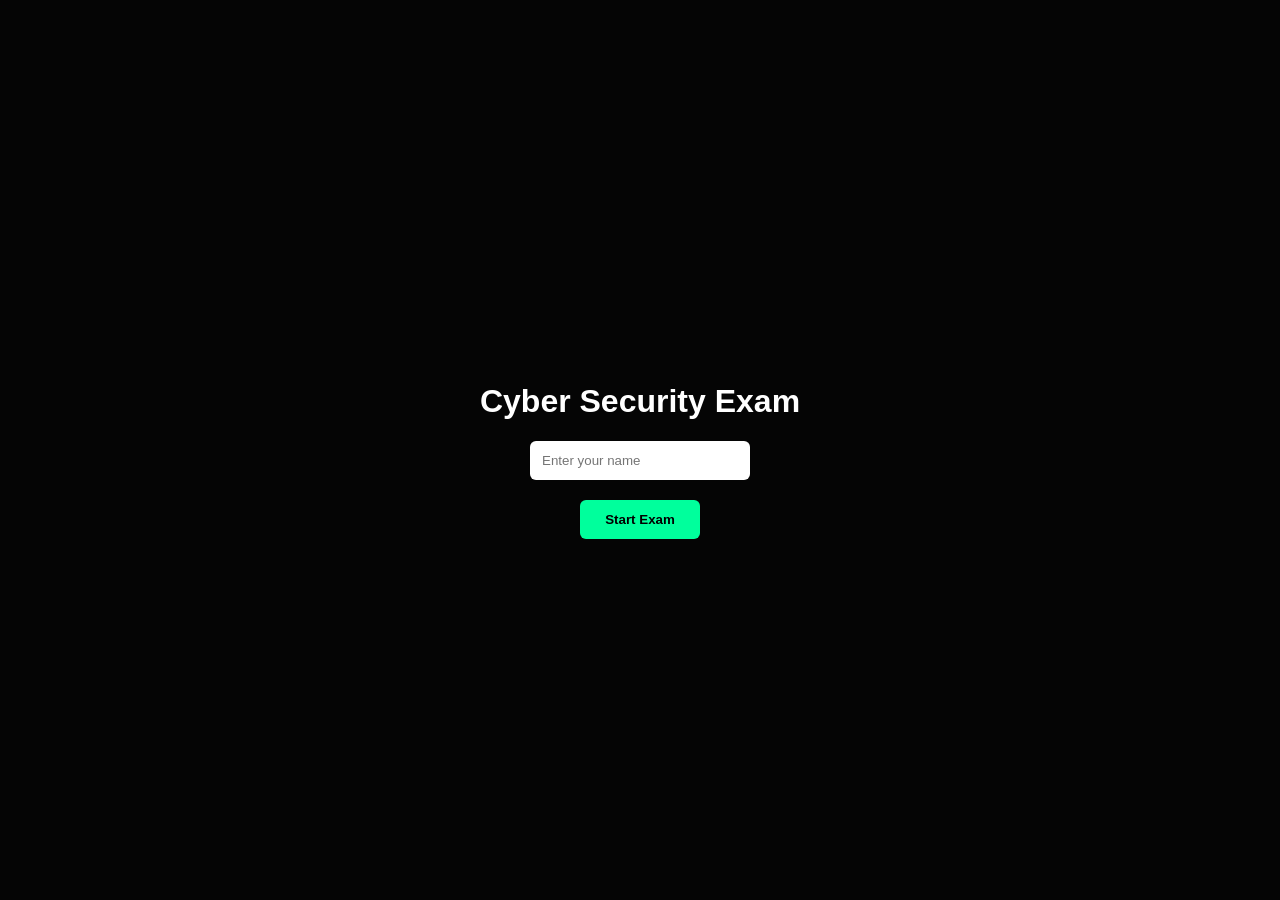
==== index.html @ b4882e70 "Add files via upload" ====
<!DOCTYPE html>
<html lang="en">

<head>
<meta charset="UTF-8">
<meta name="viewport" content="width=device-width, initial-scale=1.0">
<title>Cyber Security Exam</title>
<link rel="stylesheet" href="style.css">
</head>

<body>

<div id="startScreen" class="start-screen">
  <h1>Cyber Security Exam</h1>
  <input id="studentName" placeholder="Enter your name">
  <button onclick="startExam()">Start Exam</button>
</div>

<!-- Sidebar overlay backdrop -->
<div id="sidebarOverlay" class="sidebar-overlay" onclick="closeSidebar()"></div>

<div class="layout" id="exam" style="display:none">

  <!-- Hamburger Drawer -->
  <div class="sidebar-drawer" id="sidebarDrawer">
    <div class="sidebar-header">
      <span>Questions</span>
      <button class="close-btn" onclick="closeSidebar()">✕</button>
    </div>
    <div class="sidebar" id="sidebar"></div>
  </div>

  <div class="exam-container">

    <div class="top-bar">
      <div style="display:flex; align-items:center; gap:12px;">
        <button class="hamburger-btn" onclick="openSidebar()">☰</button>
        <div id="student"></div>
      </div>
      <div id="timer"></div>
    </div>

    <div id="progress"></div>
    <h2 id="question"></h2>
    <div id="choices"></div>

    <p id="error" class="error">
      Please select an answer first
    </p>

    <div class="buttons">
      <button onclick="prevQuestion()">Previous</button>
      <button onclick="nextQuestion()">Next</button>
    </div>

  </div>

</div>

<script src="question.js"></script>
<script src="script.js"></script>

</body>
</html>
---- style.css ----
* {
  box-sizing: border-box;
}

body {
  margin: 0;
  font-family: Arial;
  background: #050505;
  color: white;
  display: flex;
  justify-content: center;
  align-items: center;
  min-height: 100vh;
}

/* ===== START SCREEN ===== */
.start-screen {
  text-align: center;
}

.start-screen input {
  padding: 12px;
  width: 220px;
  margin-top: 20px;
  border-radius: 6px;
  border: none;
  display: block;
  margin: 20px auto 0;
}

/* ===== BUTTONS ===== */
button {
  padding: 12px 25px;
  border: none;
  background: #00ff9c;
  color: black;
  font-weight: bold;
  border-radius: 6px;
  cursor: pointer;
  margin-top: 20px;
}

button:hover {
  background: #00cc7a;
}

/* ===== HAMBURGER BUTTON ===== */
.hamburger-btn {
  background: transparent;
  color: #00ff9c;
  font-size: 22px;
  padding: 4px 10px;
  margin: 0;
  border: 1px solid #00ff9c44;
  border-radius: 6px;
  cursor: pointer;
  line-height: 1;
}

.hamburger-btn:hover {
  background: #00ff9c22;
}

/* ===== SIDEBAR OVERLAY (backdrop) ===== */
.sidebar-overlay {
  display: none;
  position: fixed;
  inset: 0;
  background: rgba(0,0,0,0.6);
  z-index: 100;
}

.sidebar-overlay.active {
  display: block;
}

/* ===== SIDEBAR DRAWER ===== */
.sidebar-drawer {
  position: fixed;
  top: 0;
  left: -280px;
  width: 260px;
  height: 100vh;
  background: #0a0a0a;
  border-right: 1px solid #00ff9c33;
  z-index: 200;
  transition: left 0.3s ease;
  display: flex;
  flex-direction: column;
  overflow: hidden;
}

.sidebar-drawer.open {
  left: 0;
}

.sidebar-header {
  display: flex;
  justify-content: space-between;
  align-items: center;
  padding: 16px 14px;
  border-bottom: 1px solid #222;
  color: #00ff9c;
  font-weight: bold;
  font-size: 15px;
}

.close-btn {
  background: transparent;
  color: #aaa;
  font-size: 18px;
  padding: 2px 8px;
  margin: 0;
  border: none;
  cursor: pointer;
  border-radius: 4px;
}

.close-btn:hover {
  color: white;
  background: #222;
}

/* ===== SIDEBAR QUESTION GRID ===== */
.sidebar {
  padding: 14px;
  display: grid;
  grid-template-columns: repeat(5, 1fr);
  gap: 8px;
  overflow-y: auto;
  align-content: start;
}

.q-number {
  background: #1a1a1a;
  padding: 10px 6px;
  text-align: center;
  border-radius: 6px;
  cursor: pointer;
  font-weight: bold;
  font-size: 13px;
  border: 2px solid transparent;
  transition: all 0.15s;
}

.q-number:hover {
  border-color: #00ff9c66;
}

.q-number.answered {
  background: #00ff9c;
  color: black;
}

.q-number.active {
  border: 2px solid white;
}

/* ===== LAYOUT ===== */
.layout {
  display: flex;
  width: 100%;
  max-width: 800px;
  justify-content: center;
}

/* ===== EXAM CONTAINER ===== */
.exam-container {
  width: 90%;
  max-width: 700px;
  background: #0f0f0f;
  padding: 25px;
  border-radius: 12px;
  box-shadow: 0 0 20px #00ff9c33;
}

.top-bar {
  display: flex;
  justify-content: space-between;
  align-items: center;
  margin-bottom: 10px;
  color: #00ff9c;
}

#progress {
  margin-bottom: 10px;
  color: #aaa;
}

#question {
  margin-bottom: 20px;
}

.choice {
  display: block;
  background: #151515;
  padding: 14px;
  margin-bottom: 10px;
  border-radius: 8px;
  cursor: pointer;
  border: 1px solid #222;
  transition: border 0.15s;
}

.choice:hover {
  border: 1px solid #00ff9c;
}

.buttons {
  display: flex;
  justify-content: space-between;
  margin-top: 20px;
}

.error {
  color: red;
  display: none;
  margin-top: 8px;
}

/* ===== RESULTS ===== */
.result-container {
  max-width: 900px;
  margin: auto;
  padding: 30px;
}

.result-list {
  margin-top: 20px;
}

.question-result {
  background: #0f0f0f;
  border: 1px solid #222;
  padding: 20px;
  margin-bottom: 15px;
  border-radius: 10px;
}

.question-result.correct {
  border-left: 5px solid #00ff9c;
}

.question-result.wrong {
  border-left: 5px solid red;
}

.status {
  font-weight: bold;
}

.final-score {
  margin-top: 30px;
  color: #00ff9c;
}

/* ===== RESPONSIVE ===== */
@media(max-width:600px) {
  .exam-container {
    padding: 18px;
    width: 95%;
  }

  .buttons button {
    width: 48%;
  }
}
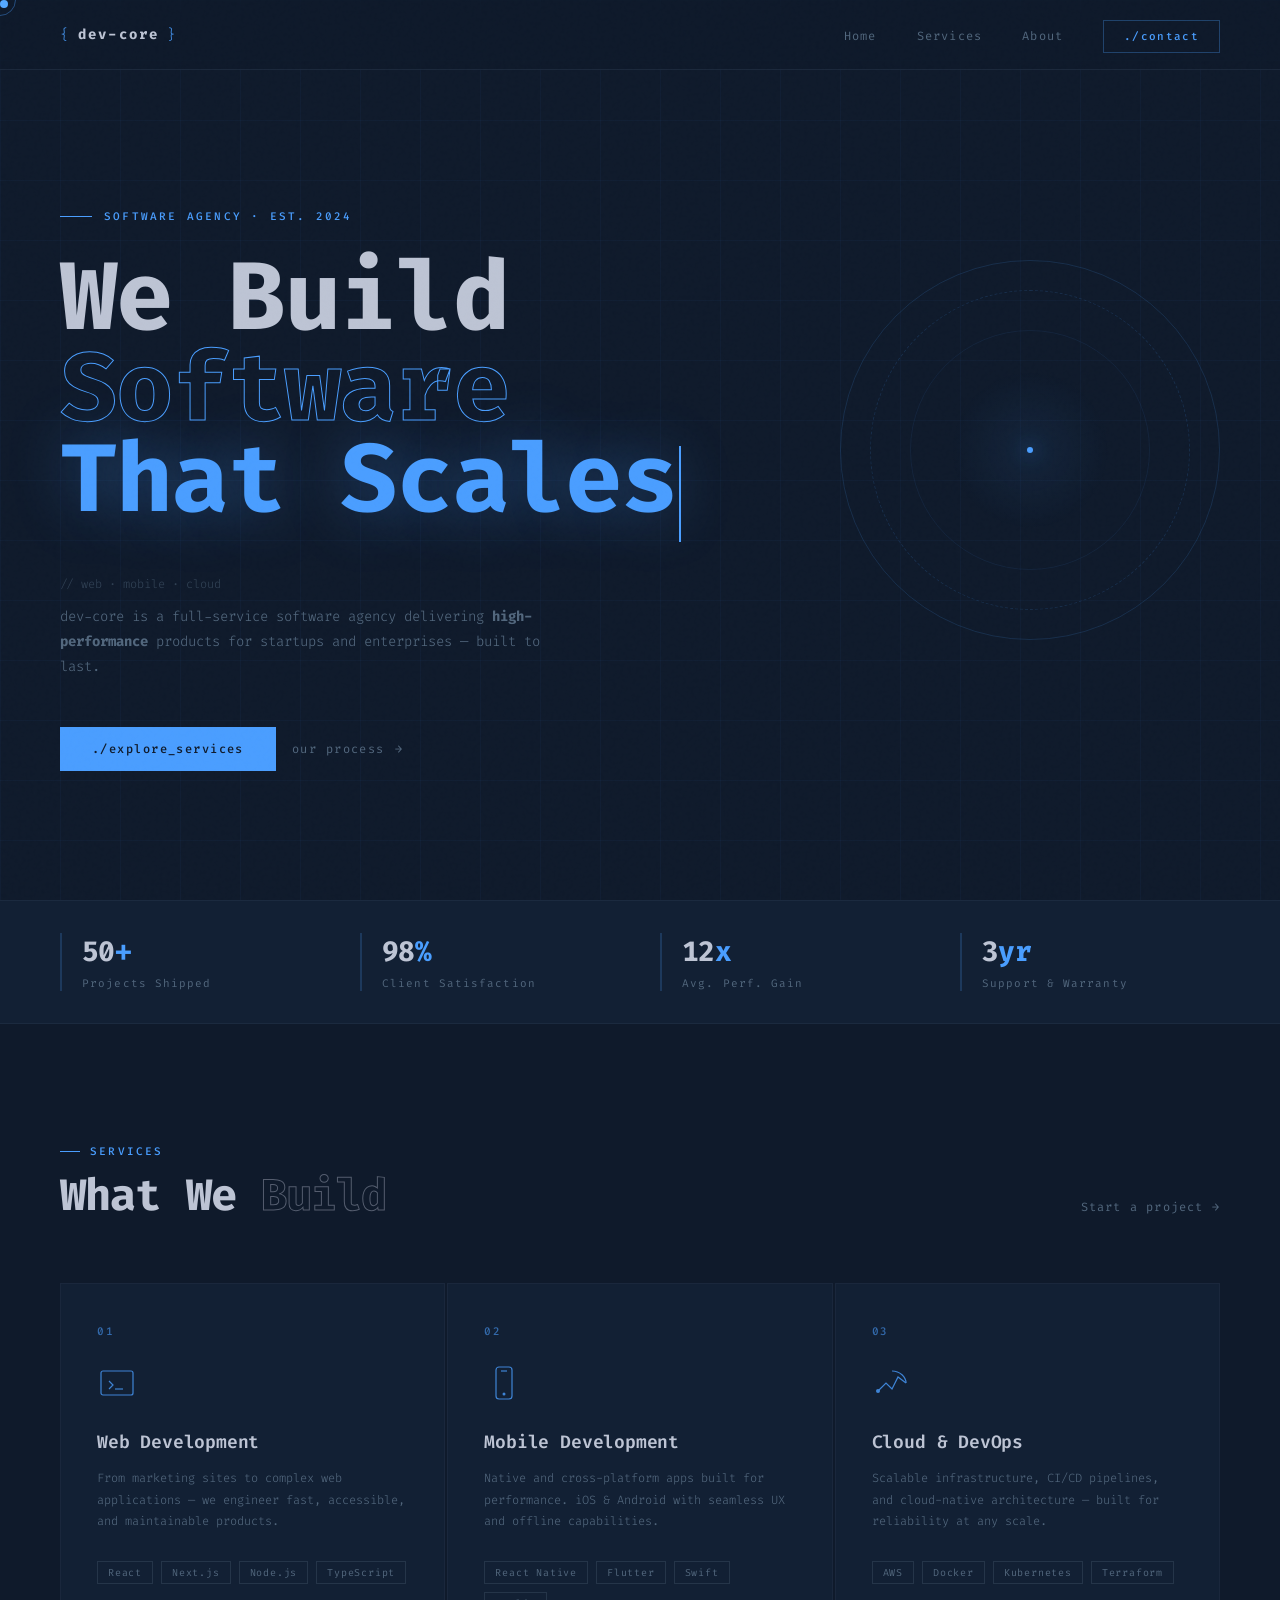
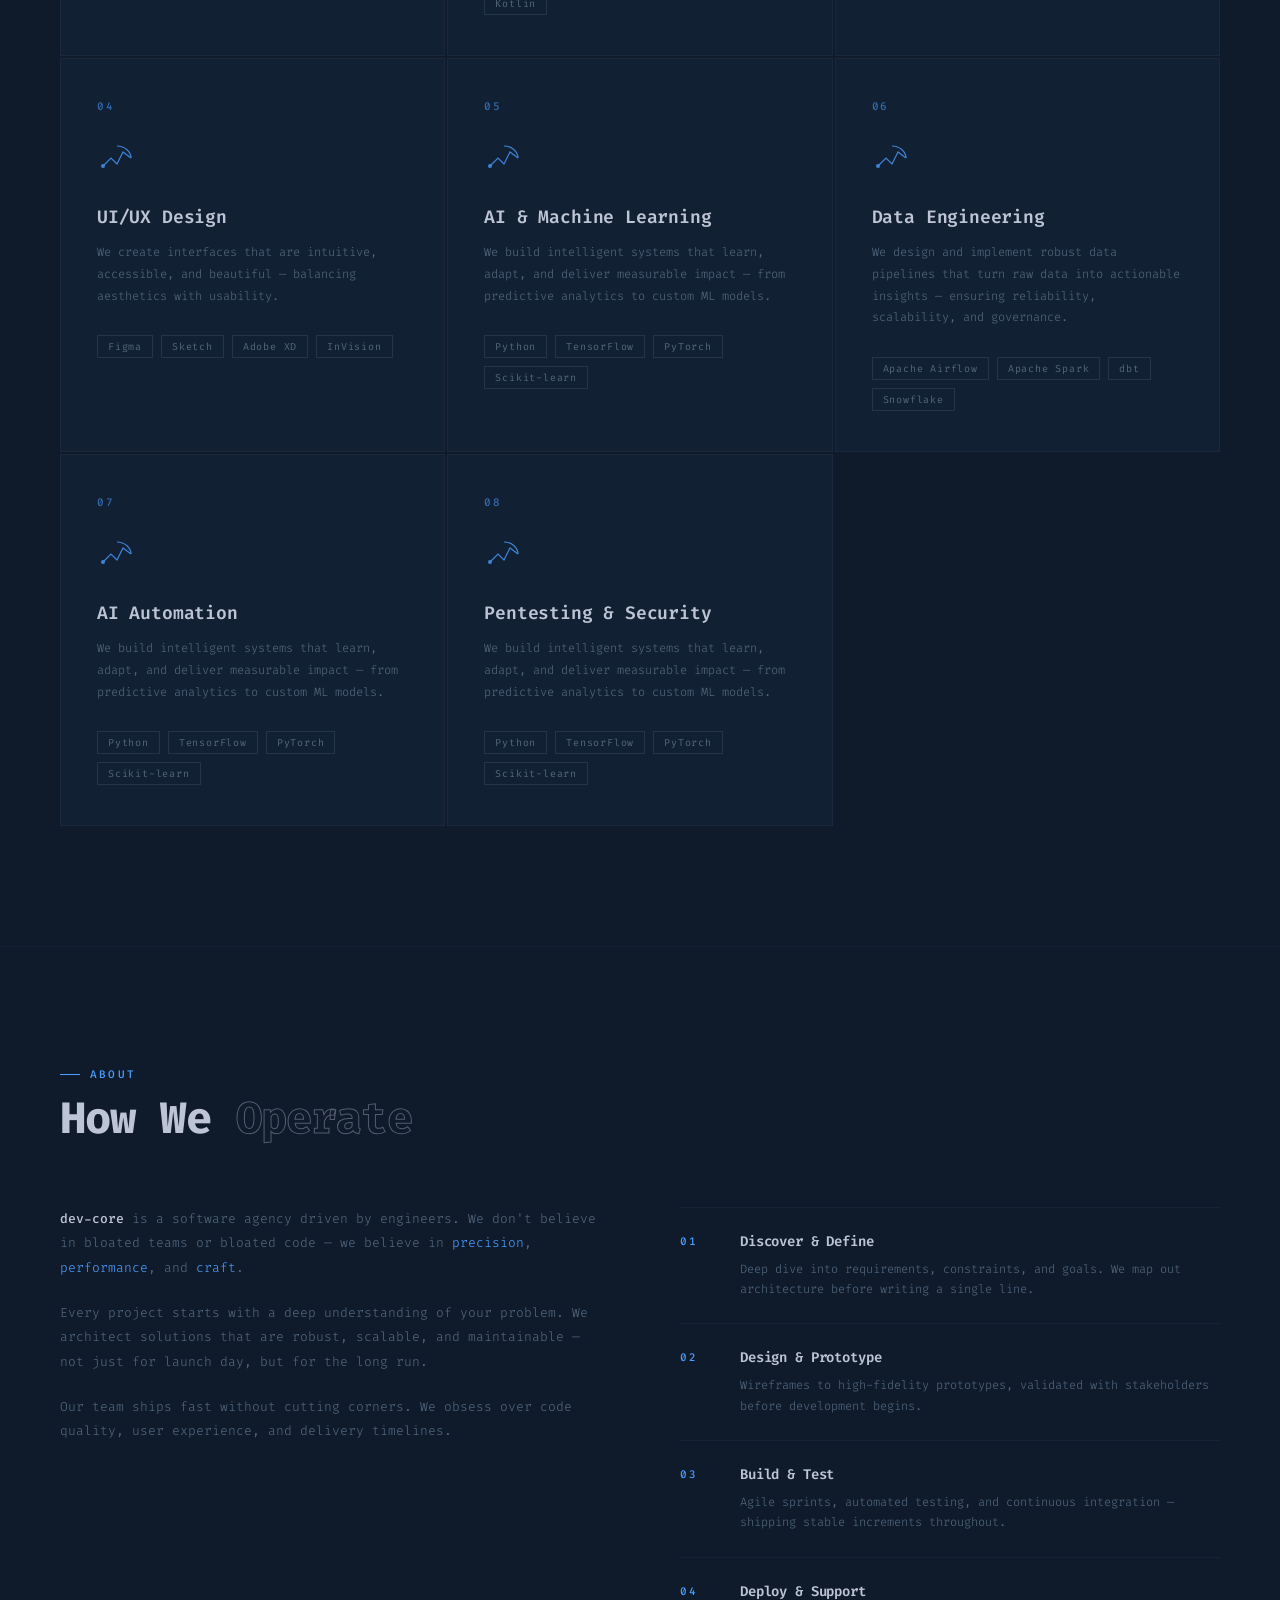
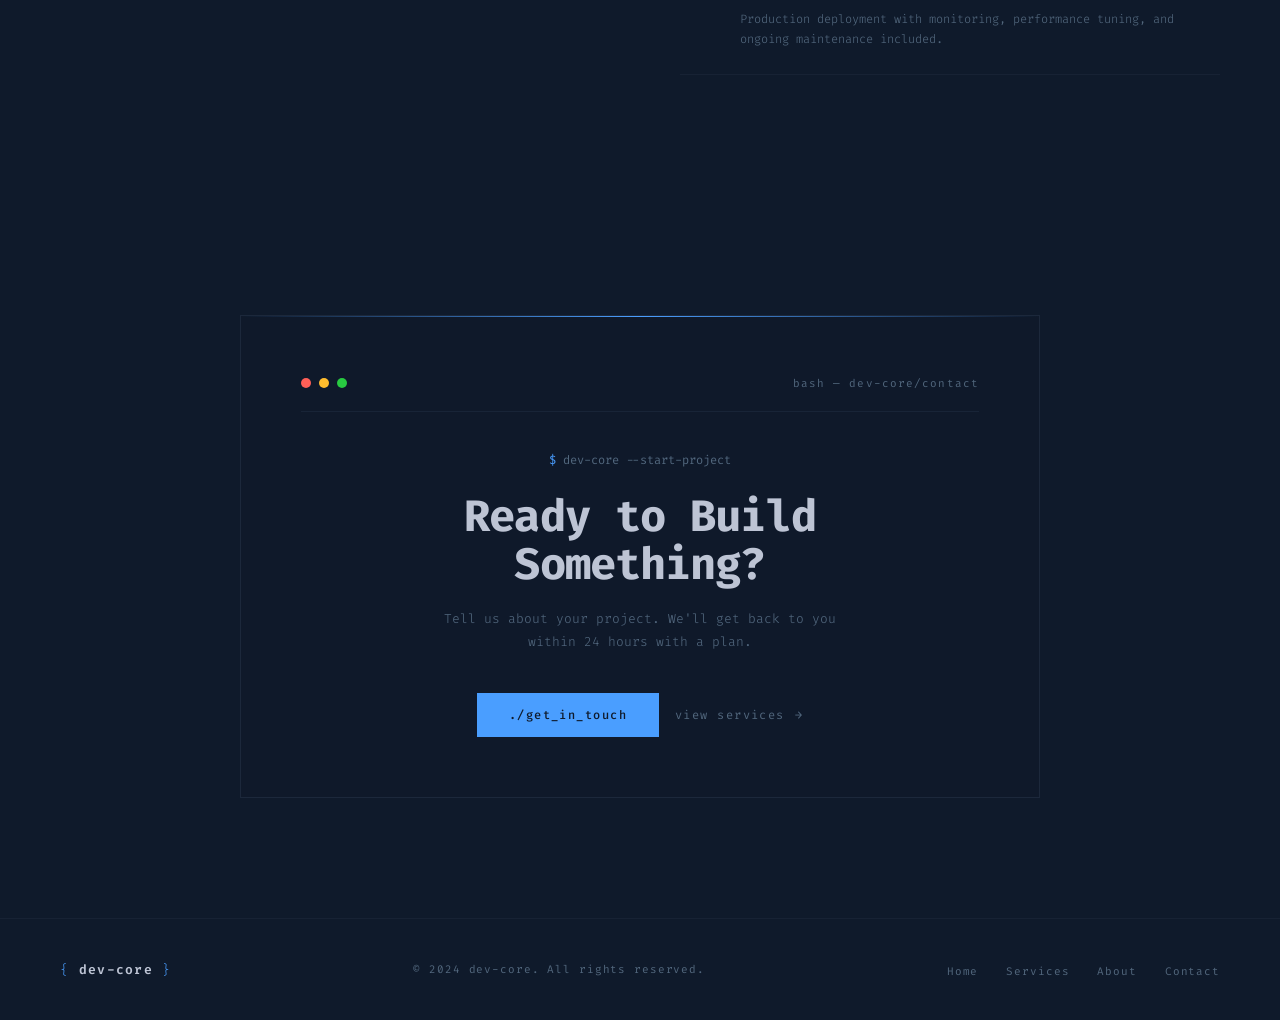
==== commit 71f9819c: "Add files via upload" ====
--- a/index.html
+++ b/index.html
@@ -1,64 +1,415 @@
-<!DOCTYPE html>
-<html lang="en">
-
-<head>
-<meta charset="UTF-8">
-<meta name="viewport" content="width=device-width, initial-scale=1.0">
-<title>Cyber Security Exam</title>
-<link rel="stylesheet" href="style.css">
-</head>
-
-<body>
-
-<div id="startScreen" class="start-screen">
-  <h1>Cyber Security Exam</h1>
-  <input id="studentName" placeholder="Enter your name">
-  <button onclick="startExam()">Start Exam</button>
-</div>
-
-<!-- Sidebar overlay backdrop -->
-<div id="sidebarOverlay" class="sidebar-overlay" onclick="closeSidebar()"></div>
-
-<div class="layout" id="exam" style="display:none">
-
-  <!-- Hamburger Drawer -->
-  <div class="sidebar-drawer" id="sidebarDrawer">
-    <div class="sidebar-header">
-      <span>Questions</span>
-      <button class="close-btn" onclick="closeSidebar()">✕</button>
-    </div>
-    <div class="sidebar" id="sidebar"></div>
-  </div>
-
-  <div class="exam-container">
-
-    <div class="top-bar">
-      <div style="display:flex; align-items:center; gap:12px;">
-        <button class="hamburger-btn" onclick="openSidebar()">☰</button>
-        <div id="student"></div>
-      </div>
-      <div id="timer"></div>
-    </div>
-
-    <div id="progress"></div>
-    <h2 id="question"></h2>
-    <div id="choices"></div>
-
-    <p id="error" class="error">
-      Please select an answer first
-    </p>
-
-    <div class="buttons">
-      <button onclick="prevQuestion()">Previous</button>
-      <button onclick="nextQuestion()">Next</button>
-    </div>
-
-  </div>
-
-</div>
-
-<script src="question.js"></script>
-<script src="script.js"></script>
-
-</body>
-</html>
+<!DOCTYPE html>
+<html lang="en">
+
+<head>
+    <meta charset="UTF-8">
+    <meta name="viewport" content="width=device-width, initial-scale=1.0">
+    <title>DEVCORE — Software Agency</title>
+    <link rel="preconnect" href="https://fonts.googleapis.com">
+    <link rel="preconnect" href="https://fonts.gstatic.com" crossorigin>
+    <link href="https://fonts.googleapis.com/css2?family=Fira+Code:wght@300;400;500;600;700&display=swap"
+        rel="stylesheet">
+    <link rel="stylesheet" href="style.css">
+</head>
+
+<body>
+
+    <!-- Cursor -->
+    <div class="cursor" id="cursor"></div>
+    <div class="cursor-ring" id="cursorRing"></div>
+
+    <!-- Grid Background -->
+    <div class="grid-bg"></div>
+
+    <!-- Navigation -->
+    <nav>
+        <a href="#" class="nav-logo">
+            <span class="bracket">{</span> dev-core <span class="bracket">}</span>
+        </a>
+        <ul class="nav-links">
+            <li><a href="#hero">Home</a></li>
+            <li><a href="/services.html">Services</a></li>
+            <li><a href="/about.html">About</a></li>
+            <li><a href="/contact.html" class="nav-cta">./contact</a></li>
+        </ul>
+    </nav>
+
+    <!-- Hero -->
+    <section id="hero">
+        <div class="hero-inner">
+            <div class="hero-tag">Software Agency · Est. 2024</div>
+            <h1 class="hero-title">
+                We Build<br>
+                <span class="accent-word">Software</span><br>
+                <span class="glow-word">That Scales</span><span class="cursor-blink"></span>
+            </h1>
+            <p class="hero-desc">
+                <span class="comment">// web · mobile · cloud</span>
+                dev-core is a full-service software agency delivering
+                <strong>high-performance</strong> products for startups
+                and enterprises — built to last.
+            </p>
+            <div class="hero-actions">
+                <a href="/services.html" class="btn-primary">./explore_services</a>
+                <a href="/about.html" class="btn-secondary">our process <span class="arrow">→</span></a>
+            </div>
+        </div>
+
+        <!-- Decoration -->
+        <div class="hero-decoration">
+            <div class="hex-ring"></div>
+            <div class="hex-ring"></div>
+            <div class="hex-ring"></div>
+            <div class="hex-center">
+                <div class="hex-dot"></div>
+            </div>
+        </div>
+    </section>
+
+    <!-- Stats -->
+    <div class="stats-bar reveal">
+        <div class="stat-item">
+            <span class="stat-num">50<span class="accent">+</span></span>
+            <span class="stat-label">Projects Shipped</span>
+        </div>
+        <div class="stat-item">
+            <span class="stat-num">98<span class="accent">%</span></span>
+            <span class="stat-label">Client Satisfaction</span>
+        </div>
+        <div class="stat-item">
+            <span class="stat-num">12<span class="accent">x</span></span>
+            <span class="stat-label">Avg. Perf. Gain</span>
+        </div>
+        <div class="stat-item">
+            <span class="stat-num">3<span class="accent">yr</span></span>
+            <span class="stat-label">Support & Warranty</span>
+        </div>
+    </div>
+
+    <!-- Services -->
+    <section id="services">
+        <div class="section-header reveal">
+            <div>
+                <div class="section-tag">Services</div>
+                <h2 class="section-title">What We <span>Build</span></h2>
+            </div>
+            <a href="/contact.html" class="view-all">Start a project →</a>
+        </div>
+        <div class="services-grid">
+            <!-- web development -->
+            <div class="service-card reveal">
+                <div class="service-num">01</div>
+                <svg class="service-icon" viewBox="0 0 40 40" fill="none" stroke="currentColor" stroke-width="1.2">
+                    <rect x="4" y="8" width="32" height="24" rx="2" />
+                    <polyline points="12,18 16,22 12,26" />
+                    <line x1="18" y1="26" x2="26" y2="26" />
+                </svg>
+                <h3 class="service-name">Web Development</h3>
+                <p class="service-desc">From marketing sites to complex web applications — we engineer fast, accessible,
+                    and maintainable products.</p>
+                <div class="service-tag-list">
+                    <span class="tag">React</span>
+                    <span class="tag">Next.js</span>
+                    <span class="tag">Node.js</span>
+                    <span class="tag">TypeScript</span>
+                </div>
+            </div>
+            <!-- Mobile Development -->
+            <div class="service-card reveal">
+                <div class="service-num">02</div>
+                <svg class="service-icon" viewBox="0 0 40 40" fill="none" stroke="currentColor" stroke-width="1.2">
+                    <rect x="12" y="4" width="16" height="32" rx="3" />
+                    <line x1="17" y1="8" x2="23" y2="8" />
+                    <circle cx="20" cy="31" r="1.5" fill="currentColor" stroke="none" />
+                </svg>
+                <h3 class="service-name">Mobile Development</h3>
+                <p class="service-desc">Native and cross-platform apps built for performance. iOS & Android with
+                    seamless UX and offline capabilities.</p>
+                <div class="service-tag-list">
+                    <span class="tag">React Native</span>
+                    <span class="tag">Flutter</span>
+                    <span class="tag">Swift</span>
+                    <span class="tag">Kotlin</span>
+                </div>
+            </div>
+            <!-- Cloud & DevOps -->
+            <div class="service-card reveal">
+                <div class="service-num">03</div>
+                <svg class="service-icon" viewBox="0 0 40 40" fill="none" stroke="currentColor" stroke-width="1.2">
+                    <polyline points="6,28 14,20 20,26 26,14 34,20" />
+                    <path d="M20 8 C28 8 34 14 34 20" />
+                    <circle cx="6" cy="28" r="2" fill="currentColor" stroke="none" />
+                </svg>
+                <h3 class="service-name">Cloud & DevOps</h3>
+                <p class="service-desc">Scalable infrastructure, CI/CD pipelines, and cloud-native architecture — built
+                    for reliability at any scale.</p>
+                <div class="service-tag-list">
+                    <span class="tag">AWS</span>
+                    <span class="tag">Docker</span>
+                    <span class="tag">Kubernetes</span>
+                    <span class="tag">Terraform</span>
+                </div>
+            </div>
+            <!-- UI/UX Design -->
+            <div class="service-card reveal">
+                <div class="service-num">04</div>
+                <svg class="service-icon" viewBox="0 0 40 40" fill="none" stroke="currentColor" stroke-width="1.2">
+                    <polyline points="6,28 14,20 20,26 26,14 34,20" />
+                    <path d="M20 8 C28 8 34 14 34 20" />
+                    <circle cx="6" cy="28" r="2" fill="currentColor" stroke="none" />
+                </svg>
+                <h3 class="service-name">UI/UX Design</h3>
+                <p class="service-desc">We create interfaces that are intuitive, accessible, and beautiful — balancing
+                    aesthetics with usability.</p>
+                <div class="service-tag-list">
+                    <span class="tag">Figma</span>
+                    <span class="tag">Sketch</span>
+                    <span class="tag">Adobe XD</span>
+                    <span class="tag">InVision</span>
+                </div>
+            </div>
+            <!-- AI & Machine Learning -->
+            <div class="service-card reveal">
+                <div class="service-num">05</div>
+                <svg class="service-icon" viewBox="0 0 40 40" fill="none" stroke="currentColor" stroke-width="1.2">
+                    <polyline points="6,28 14,20 20,26 26,14 34,20" />
+                    <path d="M20 8 C28 8 34 14 34 20" />
+                    <circle cx="6" cy="28" r="2" fill="currentColor" stroke="none" />
+                </svg>
+                <h3 class="service-name">AI & Machine Learning</h3>
+                <p class="service-desc">We build intelligent systems that learn, adapt, and deliver measurable impact —
+                    from predictive analytics to custom ML models.</p>
+                <div class="service-tag-list">
+                    <span class="tag">Python</span>
+                    <span class="tag">TensorFlow</span>
+                    <span class="tag">PyTorch</span>
+                    <span class="tag">Scikit-learn</span>
+                </div>
+            </div>
+
+            <!-- Data Engineering -->
+            <div class="service-card reveal">
+                <div class="service-num">06</div>
+                <svg class="service-icon" viewBox="0 0 40 40" fill="none" stroke="currentColor" stroke-width="1.2">
+                    <polyline points="6,28 14,20 20,26 26,14 34,20" />
+                    <path d="M20 8 C28 8 34 14 34 20" />
+                    <circle cx="6" cy="28" r="2" fill="currentColor" stroke="none" />
+                </svg>
+                <h3 class="service-name">Data Engineering</h3>
+                <p class="service-desc">We design and implement robust data pipelines that turn raw data into actionable
+                    insights — ensuring reliability, scalability, and governance.</p>
+                <div class="service-tag-list">
+                    <span class="tag">Apache Airflow</span>
+                    <span class="tag">Apache Spark</span>
+                    <span class="tag">dbt</span>
+                    <span class="tag">Snowflake</span>
+                </div>
+            </div>
+            <!-- Ai automation -->
+            <div class="service-card reveal">
+                <div class="service-num">07</div>
+                <svg class="service-icon" viewBox="0 0 40 40" fill="none" stroke="currentColor" stroke-width="1.2">
+                    <polyline points="6,28 14,20 20,26 26,14 34,20" />
+                    <path d="M20 8 C28 8 34 14 34 20" />
+                    <circle cx="6" cy="28" r="2" fill="currentColor" stroke="none" />
+                </svg>
+                <h3 class="service-name">AI Automation</h3>
+                <p class="service-desc">We build intelligent systems that learn, adapt, and deliver measurable impact —
+                    from predictive analytics to custom ML models.</p>
+                <div class="service-tag-list">
+                    <span class="tag">Python</span>
+                    <span class="tag">TensorFlow</span>
+                    <span class="tag">PyTorch</span>
+                    <span class="tag">Scikit-learn</span>
+                </div>
+            </div>
+            <!-- pentesting & security -->
+            <div class="service-card reveal">
+                <div class="service-num">08</div>
+                <svg class="service-icon" viewBox="0 0 40 40" fill="none" stroke="currentColor" stroke-width="1.2">
+                    <polyline points="6,28 14,20 20,26 26,14 34,20" />
+                    <path d="M20 8 C28 8 34 14 34 20" />
+                    <circle cx="6" cy="28" r="2" fill="currentColor" stroke="none" />
+                </svg>
+                <h3 class="service-name">Pentesting & Security</h3>
+                <p class="service-desc">We build intelligent systems that learn, adapt, and deliver measurable impact —
+                    from predictive analytics to custom ML models.</p>
+                <div class="service-tag-list">
+                    <span class="tag">Python</span>
+                    <span class="tag">TensorFlow</span>
+                    <span class="tag">PyTorch</span>
+                    <span class="tag">Scikit-learn</span>
+                </div>
+            </div>
+        </div>
+
+    </section>
+
+    <!-- About / Process -->
+    <section id="about">
+        <div class="section-header reveal">
+            <div>
+                <div class="section-tag">About</div>
+                <h2 class="section-title">How We <span>Operate</span></h2>
+            </div>
+        </div>
+        <div class="about-grid">
+            <div class="about-text reveal">
+                <p>
+                    <strong>dev-core</strong> is a software agency driven by engineers.
+                    We don't believe in bloated teams or bloated code —
+                    we believe in <span class="highlight">precision</span>,
+                    <span class="highlight">performance</span>, and <span class="highlight">craft</span>.
+                </p>
+                <p>
+                    Every project starts with a deep understanding of your problem.
+                    We architect solutions that are robust, scalable, and maintainable —
+                    not just for launch day, but for the long run.
+                </p>
+                <p>
+                    Our team ships fast without cutting corners.
+                    We obsess over code quality, user experience, and delivery timelines.
+                </p>
+            </div>
+            <div class="process-list reveal">
+                <div class="process-item">
+                    <span class="process-num">01</span>
+                    <div class="process-content">
+                        <h4>Discover & Define</h4>
+                        <p>Deep dive into requirements, constraints, and goals. We map out architecture before writing a
+                            single line.</p>
+                    </div>
+                </div>
+                <div class="process-item">
+                    <span class="process-num">02</span>
+                    <div class="process-content">
+                        <h4>Design & Prototype</h4>
+                        <p>Wireframes to high-fidelity prototypes, validated with stakeholders before development
+                            begins.</p>
+                    </div>
+                </div>
+                <div class="process-item">
+                    <span class="process-num">03</span>
+                    <div class="process-content">
+                        <h4>Build & Test</h4>
+                        <p>Agile sprints, automated testing, and continuous integration — shipping stable increments
+                            throughout.</p>
+                    </div>
+                </div>
+                <div class="process-item">
+                    <span class="process-num">04</span>
+                    <div class="process-content">
+                        <h4>Deploy & Support</h4>
+                        <p>Production deployment with monitoring, performance tuning, and ongoing maintenance included.
+                        </p>
+                    </div>
+                </div>
+            </div>
+        </div>
+    </section>
+
+    <!-- Contact / CTA -->
+    <section id="contact">
+        <div class="terminal-card reveal">
+            <div class="terminal-header">
+                <div class="terminal-dot"></div>
+                <div class="terminal-dot"></div>
+                <div class="terminal-dot"></div>
+                <span class="terminal-title-bar">bash — dev-core/contact</span>
+            </div>
+            <div class="terminal-body">
+                <p class="terminal-prompt">
+                    <span class="cmd">$</span> dev-core --start-project
+                </p>
+                <h2 class="terminal-heading">Ready to Build<br>Something?</h2>
+                <p class="terminal-sub">
+                    Tell us about your project. We'll get back to you within 24 hours with a plan.
+                </p>
+                <div class="terminal-actions">
+                    <a href="mailto:hello@dev-core.io" class="btn-primary">./get_in_touch</a>
+                    <a href="#services" class="btn-secondary">view services <span class="arrow">→</span></a>
+                </div>
+            </div>
+        </div>
+    </section>
+
+    <!-- Footer -->
+    <footer>
+        <div class="footer-logo"><span class="bracket">{</span> dev-core <span class="bracket">}</span></div>
+        <span class="footer-copy">© 2024 dev-core. All rights reserved.</span>
+        <ul class="footer-links">
+            <li><a href="#hero">Home</a></li>
+            <li><a href="#services">Services</a></li>
+            <li><a href="#about">About</a></li>
+            <li><a href="#contact">Contact</a></li>
+        </ul>
+    </footer>
+
+    <script>
+        // Custom cursor
+        const cursor = document.getElementById('cursor');
+        const ring = document.getElementById('cursorRing');
+        let mouseX = 0, mouseY = 0, ringX = 0, ringY = 0;
+
+        document.addEventListener('mousemove', (e) => {
+            mouseX = e.clientX;
+            mouseY = e.clientY;
+            cursor.style.left = mouseX - 4 + 'px';
+            cursor.style.top = mouseY - 4 + 'px';
+        });
+
+        function animateRing() {
+            ringX += (mouseX - ringX) * 0.15;
+            ringY += (mouseY - ringY) * 0.15;
+            ring.style.left = ringX - 16 + 'px';
+            ring.style.top = ringY - 16 + 'px';
+            requestAnimationFrame(animateRing);
+        }
+        animateRing();
+
+        document.querySelectorAll('a, button, .service-card, .process-item').forEach(el => {
+            el.addEventListener('mouseenter', () => {
+                ring.style.width = '48px';
+                ring.style.height = '48px';
+                ring.style.borderColor = 'rgba(74,158,255,0.7)';
+            });
+            el.addEventListener('mouseleave', () => {
+                ring.style.width = '32px';
+                ring.style.height = '32px';
+                ring.style.borderColor = 'rgba(74,158,255,0.4)';
+            });
+        });
+
+        // Scroll reveal
+        const reveals = document.querySelectorAll('.reveal');
+        const observer = new IntersectionObserver((entries) => {
+            entries.forEach((entry, i) => {
+                if (entry.isIntersecting) {
+                    setTimeout(() => {
+                        entry.target.classList.add('visible');
+                    }, 80);
+                    observer.unobserve(entry.target);
+                }
+            });
+        }, { threshold: 0.1 });
+
+        reveals.forEach(el => observer.observe(el));
+
+        // Stagger children in grids
+        document.querySelectorAll('.services-grid .service-card').forEach((card, i) => {
+            card.style.transitionDelay = (i * 0.12) + 's';
+        });
+
+        // Nav scroll effect
+        const nav = document.querySelector('nav');
+        window.addEventListener('scroll', () => {
+            if (window.scrollY > 60) {
+                nav.style.padding = '16px 60px';
+            } else {
+                nav.style.padding = '24px 60px';
+            }
+        });
+    </script>
+</body>
+
+</html>
--- a/style.css
+++ b/style.css
@@ -1,267 +1,922 @@
-* {
-  box-sizing: border-box;
-}
-
-body {
-  margin: 0;
-  font-family: Arial;
-  background: #050505;
-  color: white;
-  display: flex;
-  justify-content: center;
-  align-items: center;
-  min-height: 100vh;
-}
-
-/* ===== START SCREEN ===== */
-.start-screen {
-  text-align: center;
-}
-
-.start-screen input {
-  padding: 12px;
-  width: 220px;
-  margin-top: 20px;
-  border-radius: 6px;
-  border: none;
-  display: block;
-  margin: 20px auto 0;
-}
-
-/* ===== BUTTONS ===== */
-button {
-  padding: 12px 25px;
-  border: none;
-  background: #00ff9c;
-  color: black;
-  font-weight: bold;
-  border-radius: 6px;
-  cursor: pointer;
-  margin-top: 20px;
-}
-
-button:hover {
-  background: #00cc7a;
-}
-
-/* ===== HAMBURGER BUTTON ===== */
-.hamburger-btn {
-  background: transparent;
-  color: #00ff9c;
-  font-size: 22px;
-  padding: 4px 10px;
-  margin: 0;
-  border: 1px solid #00ff9c44;
-  border-radius: 6px;
-  cursor: pointer;
-  line-height: 1;
-}
-
-.hamburger-btn:hover {
-  background: #00ff9c22;
-}
-
-/* ===== SIDEBAR OVERLAY (backdrop) ===== */
-.sidebar-overlay {
-  display: none;
-  position: fixed;
-  inset: 0;
-  background: rgba(0,0,0,0.6);
-  z-index: 100;
-}
-
-.sidebar-overlay.active {
-  display: block;
-}
-
-/* ===== SIDEBAR DRAWER ===== */
-.sidebar-drawer {
-  position: fixed;
-  top: 0;
-  left: -280px;
-  width: 260px;
-  height: 100vh;
-  background: #0a0a0a;
-  border-right: 1px solid #00ff9c33;
-  z-index: 200;
-  transition: left 0.3s ease;
-  display: flex;
-  flex-direction: column;
-  overflow: hidden;
-}
-
-.sidebar-drawer.open {
-  left: 0;
-}
-
-.sidebar-header {
-  display: flex;
-  justify-content: space-between;
-  align-items: center;
-  padding: 16px 14px;
-  border-bottom: 1px solid #222;
-  color: #00ff9c;
-  font-weight: bold;
-  font-size: 15px;
-}
-
-.close-btn {
-  background: transparent;
-  color: #aaa;
-  font-size: 18px;
-  padding: 2px 8px;
-  margin: 0;
-  border: none;
-  cursor: pointer;
-  border-radius: 4px;
-}
-
-.close-btn:hover {
-  color: white;
-  background: #222;
-}
-
-/* ===== SIDEBAR QUESTION GRID ===== */
-.sidebar {
-  padding: 14px;
-  display: grid;
-  grid-template-columns: repeat(5, 1fr);
-  gap: 8px;
-  overflow-y: auto;
-  align-content: start;
-}
-
-.q-number {
-  background: #1a1a1a;
-  padding: 10px 6px;
-  text-align: center;
-  border-radius: 6px;
-  cursor: pointer;
-  font-weight: bold;
-  font-size: 13px;
-  border: 2px solid transparent;
-  transition: all 0.15s;
-}
-
-.q-number:hover {
-  border-color: #00ff9c66;
-}
-
-.q-number.answered {
-  background: #00ff9c;
-  color: black;
-}
-
-.q-number.active {
-  border: 2px solid white;
-}
-
-/* ===== LAYOUT ===== */
-.layout {
-  display: flex;
-  width: 100%;
-  max-width: 800px;
-  justify-content: center;
-}
-
-/* ===== EXAM CONTAINER ===== */
-.exam-container {
-  width: 90%;
-  max-width: 700px;
-  background: #0f0f0f;
-  padding: 25px;
-  border-radius: 12px;
-  box-shadow: 0 0 20px #00ff9c33;
-}
-
-.top-bar {
-  display: flex;
-  justify-content: space-between;
-  align-items: center;
-  margin-bottom: 10px;
-  color: #00ff9c;
-}
-
-#progress {
-  margin-bottom: 10px;
-  color: #aaa;
-}
-
-#question {
-  margin-bottom: 20px;
-}
-
-.choice {
-  display: block;
-  background: #151515;
-  padding: 14px;
-  margin-bottom: 10px;
-  border-radius: 8px;
-  cursor: pointer;
-  border: 1px solid #222;
-  transition: border 0.15s;
-}
-
-.choice:hover {
-  border: 1px solid #00ff9c;
-}
-
-.buttons {
-  display: flex;
-  justify-content: space-between;
-  margin-top: 20px;
-}
-
-.error {
-  color: red;
-  display: none;
-  margin-top: 8px;
-}
-
-/* ===== RESULTS ===== */
-.result-container {
-  max-width: 900px;
-  margin: auto;
-  padding: 30px;
-}
-
-.result-list {
-  margin-top: 20px;
-}
-
-.question-result {
-  background: #0f0f0f;
-  border: 1px solid #222;
-  padding: 20px;
-  margin-bottom: 15px;
-  border-radius: 10px;
-}
-
-.question-result.correct {
-  border-left: 5px solid #00ff9c;
-}
-
-.question-result.wrong {
-  border-left: 5px solid red;
-}
-
-.status {
-  font-weight: bold;
-}
-
-.final-score {
-  margin-top: 30px;
-  color: #00ff9c;
-}
-
-/* ===== RESPONSIVE ===== */
-@media(max-width:600px) {
-  .exam-container {
-    padding: 18px;
-    width: 95%;
-  }
-
-  .buttons button {
-    width: 48%;
-  }
-}
+  :root {
+      --deep-navy: #0f1a2b;
+      --navy: #1c2e4a;
+      --steel: #52677d;
+      --mist: #bdc4d4;
+      --sand: #d1cfc9;
+      --accent: #4a9eff;
+      --accent-glow: rgba(74, 158, 255, 0.15);
+  }
+
+  *,
+  *::before,
+  *::after {
+      box-sizing: border-box;
+      margin: 0;
+      padding: 0;
+  }
+
+  html {
+      scroll-behavior: smooth;
+  }
+
+  body {
+      font-family: 'Fira Code', monospace;
+      background-color: var(--deep-navy);
+      color: var(--sand);
+      overflow-x: hidden;
+      cursor: none;
+  }
+
+  /* Custom Cursor */
+  .cursor {
+      width: 8px;
+      height: 8px;
+      background: var(--accent);
+      border-radius: 50%;
+      position: fixed;
+      pointer-events: none;
+      z-index: 9999;
+      transition: transform 0.1s ease;
+      mix-blend-mode: screen;
+  }
+
+  .cursor-ring {
+      width: 32px;
+      height: 32px;
+      border: 1px solid rgba(74, 158, 255, 0.4);
+      border-radius: 50%;
+      position: fixed;
+      pointer-events: none;
+      z-index: 9998;
+      transition: transform 0.15s ease, width 0.2s ease, height 0.2s ease;
+  }
+
+  /* Scrollbar */
+  ::-webkit-scrollbar {
+      width: 4px;
+  }
+
+  ::-webkit-scrollbar-track {
+      background: var(--deep-navy);
+  }
+
+  ::-webkit-scrollbar-thumb {
+      background: var(--steel);
+  }
+
+  /* ── NOISE OVERLAY ── */
+  body::before {
+      content: '';
+      position: fixed;
+      inset: 0;
+      background-image: url("data:image/svg+xml,%3Csvg viewBox='0 0 256 256' xmlns='http://www.w3.org/2000/svg'%3E%3Cfilter id='noise'%3E%3CfeTurbulence type='fractalNoise' baseFrequency='0.9' numOctaves='4' stitchTiles='stitch'/%3E%3C/filter%3E%3Crect width='100%25' height='100%25' filter='url(%23noise)' opacity='0.04'/%3E%3C/svg%3E");
+      pointer-events: none;
+      z-index: 1000;
+      opacity: 0.4;
+  }
+
+  /* ── GRID BACKGROUND ── */
+  .grid-bg {
+      position: fixed;
+      inset: 0;
+      background-image:
+          linear-gradient(rgba(74, 158, 255, 0.04) 1px, transparent 1px),
+          linear-gradient(90deg, rgba(74, 158, 255, 0.04) 1px, transparent 1px);
+      background-size: 60px 60px;
+      pointer-events: none;
+      z-index: 0;
+  }
+
+  /* ── NAV ── */
+  nav {
+      position: fixed;
+      top: 0;
+      left: 0;
+      right: 0;
+      z-index: 100;
+      padding: 24px 60px;
+      display: flex;
+      align-items: center;
+      justify-content: space-between;
+      border-bottom: 1px solid rgba(82, 103, 125, 0.2);
+      backdrop-filter: blur(12px);
+      background: rgba(15, 26, 43, 0.7);
+      transition: padding 0.3s ease;
+  }
+
+  .nav-logo {
+      font-size: 14px;
+      font-weight: 700;
+      letter-spacing: 0.15em;
+      color: var(--mist);
+      text-decoration: none;
+      display: flex;
+      align-items: center;
+      gap: 8px;
+  }
+
+  .nav-logo .bracket {
+      color: var(--accent);
+      font-weight: 300;
+  }
+
+  .nav-links {
+      display: flex;
+      list-style: none;
+      gap: 40px;
+      align-items: center;
+  }
+
+  .nav-links a {
+      font-size: 12px;
+      font-weight: 400;
+      letter-spacing: 0.1em;
+      color: var(--steel);
+      text-decoration: none;
+      position: relative;
+      transition: color 0.2s ease;
+  }
+
+  .nav-links a::before {
+      content: '//';
+      position: absolute;
+      left: -18px;
+      color: var(--accent);
+      opacity: 0;
+      transition: opacity 0.2s ease;
+      font-size: 11px;
+  }
+
+  .nav-links a:hover {
+      color: var(--mist);
+  }
+
+  .nav-links a:hover::before {
+      opacity: 1;
+  }
+
+  .nav-cta {
+      font-size: 11px !important;
+      font-weight: 500 !important;
+      color: var(--accent) !important;
+      border: 1px solid rgba(74, 158, 255, 0.3) !important;
+      padding: 8px 20px;
+      letter-spacing: 0.12em !important;
+      transition: background 0.2s ease, border-color 0.2s ease !important;
+  }
+
+  .nav-cta:hover {
+      background: var(--accent-glow) !important;
+      border-color: var(--accent) !important;
+  }
+
+  .nav-cta::before {
+      display: none !important;
+  }
+
+  /* ── HERO ── */
+  #hero {
+      position: relative;
+      z-index: 1;
+      min-height: 100vh;
+      display: flex;
+      align-items: center;
+      padding: 0 60px;
+  }
+
+  .hero-inner {
+      max-width: 900px;
+      padding-top: 80px;
+  }
+
+  .hero-tag {
+      font-size: 11px;
+      font-weight: 500;
+      color: var(--accent);
+      letter-spacing: 0.2em;
+      text-transform: uppercase;
+      margin-bottom: 28px;
+      display: flex;
+      align-items: center;
+      gap: 12px;
+      opacity: 0;
+      animation: fadeUp 0.8s ease 0.2s forwards;
+  }
+
+  .hero-tag::before {
+      content: '';
+      width: 32px;
+      height: 1px;
+      background: var(--accent);
+  }
+
+  .hero-title {
+      font-size: clamp(48px, 8vw, 96px);
+      font-weight: 700;
+      line-height: 0.95;
+      letter-spacing: -0.02em;
+      color: var(--mist);
+      margin-bottom: 32px;
+      opacity: 0;
+      animation: fadeUp 0.8s ease 0.4s forwards;
+  }
+
+  .hero-title .accent-word {
+      color: transparent;
+      -webkit-text-stroke: 1px var(--accent);
+      position: relative;
+  }
+
+  .hero-title .glow-word {
+      color: var(--accent);
+      text-shadow: 0 0 60px rgba(74, 158, 255, 0.4);
+  }
+
+  .hero-desc {
+      font-size: 14px;
+      font-weight: 300;
+      line-height: 1.8;
+      color: var(--steel);
+      max-width: 480px;
+      margin-bottom: 48px;
+      opacity: 0;
+      animation: fadeUp 0.8s ease 0.6s forwards;
+  }
+
+  .hero-desc .comment {
+      color: rgba(82, 103, 125, 0.5);
+      display: block;
+      margin-bottom: 8px;
+      font-size: 12px;
+  }
+
+  .hero-actions {
+      display: flex;
+      gap: 16px;
+      align-items: center;
+      opacity: 0;
+      animation: fadeUp 0.8s ease 0.8s forwards;
+  }
+
+  .btn-primary {
+      font-family: 'Fira Code', monospace;
+      font-size: 12px;
+      font-weight: 500;
+      letter-spacing: 0.12em;
+      color: var(--deep-navy);
+      background: var(--accent);
+      border: none;
+      padding: 14px 32px;
+      cursor: none;
+      position: relative;
+      overflow: hidden;
+      transition: transform 0.2s ease, box-shadow 0.2s ease;
+      text-decoration: none;
+      display: inline-block;
+  }
+
+  .btn-primary::before {
+      content: '';
+      position: absolute;
+      inset: 0;
+      background: white;
+      opacity: 0;
+      transition: opacity 0.2s ease;
+  }
+
+  .btn-primary:hover {
+      transform: translateY(-2px);
+      box-shadow: 0 8px 32px rgba(74, 158, 255, 0.4);
+  }
+
+  .btn-secondary {
+      font-family: 'Fira Code', monospace;
+      font-size: 12px;
+      font-weight: 400;
+      letter-spacing: 0.12em;
+      color: var(--steel);
+      background: transparent;
+      border: none;
+      cursor: none;
+      padding: 14px 0;
+      text-decoration: none;
+      display: inline-flex;
+      align-items: center;
+      gap: 10px;
+      transition: color 0.2s ease;
+  }
+
+  .btn-secondary:hover {
+      color: var(--mist);
+  }
+
+  .btn-secondary .arrow {
+      display: inline-block;
+      transition: transform 0.2s ease;
+  }
+
+  .btn-secondary:hover .arrow {
+      transform: translateX(4px);
+  }
+
+  /* Hero decoration */
+  .hero-decoration {
+      position: absolute;
+      right: 60px;
+      top: 50%;
+      transform: translateY(-50%);
+      width: 380px;
+      height: 380px;
+      pointer-events: none;
+      opacity: 0;
+      animation: fadeIn 1.2s ease 1s forwards;
+  }
+
+  .hex-ring {
+      position: absolute;
+      border: 1px solid rgba(74, 158, 255, 0.15);
+      border-radius: 50%;
+      animation: spin linear infinite;
+  }
+
+  .hex-ring:nth-child(1) {
+      inset: 0;
+      animation-duration: 40s;
+  }
+
+  .hex-ring:nth-child(2) {
+      inset: 30px;
+      animation-duration: 30s;
+      animation-direction: reverse;
+      border-style: dashed;
+  }
+
+  .hex-ring:nth-child(3) {
+      inset: 70px;
+      animation-duration: 20s;
+      border-color: rgba(74, 158, 255, 0.08);
+  }
+
+  .hex-center {
+      position: absolute;
+      inset: 110px;
+      background: radial-gradient(circle at center, rgba(74, 158, 255, 0.08) 0%, transparent 70%);
+      border-radius: 50%;
+      display: flex;
+      align-items: center;
+      justify-content: center;
+  }
+
+  .hex-dot {
+      width: 6px;
+      height: 6px;
+      background: var(--accent);
+      border-radius: 50%;
+      box-shadow: 0 0 20px var(--accent);
+      animation: pulse 2s ease-in-out infinite;
+  }
+
+  /* ── STATS ── */
+  .stats-bar {
+      position: relative;
+      z-index: 1;
+      border-top: 1px solid rgba(82, 103, 125, 0.15);
+      border-bottom: 1px solid rgba(82, 103, 125, 0.15);
+      background: rgba(28, 46, 74, 0.3);
+      padding: 32px 60px;
+      display: grid;
+      grid-template-columns: repeat(4, 1fr);
+      gap: 40px;
+  }
+
+  .stat-item {
+      display: flex;
+      flex-direction: column;
+      gap: 6px;
+      padding-left: 20px;
+      border-left: 2px solid rgba(74, 158, 255, 0.2);
+  }
+
+  .stat-num {
+      font-size: 28px;
+      font-weight: 700;
+      color: var(--mist);
+      letter-spacing: -0.02em;
+  }
+
+  .stat-num .accent {
+      color: var(--accent);
+  }
+
+  .stat-label {
+      font-size: 11px;
+      font-weight: 400;
+      color: var(--steel);
+      letter-spacing: 0.1em;
+  }
+
+  /* ── SERVICES ── */
+  #services {
+      position: relative;
+      z-index: 1;
+      padding: 120px 60px;
+  }
+
+  .section-header {
+      display: flex;
+      align-items: flex-end;
+      justify-content: space-between;
+      margin-bottom: 64px;
+  }
+
+  .section-tag {
+      font-size: 11px;
+      font-weight: 500;
+      color: var(--accent);
+      letter-spacing: 0.2em;
+      text-transform: uppercase;
+      margin-bottom: 12px;
+      display: flex;
+      align-items: center;
+      gap: 10px;
+  }
+
+  .section-tag::before {
+      content: '';
+      width: 20px;
+      height: 1px;
+      background: var(--accent);
+  }
+
+  .section-title {
+      font-size: clamp(28px, 4vw, 44px);
+      font-weight: 700;
+      color: var(--mist);
+      letter-spacing: -0.02em;
+      line-height: 1.1;
+  }
+
+  .section-title span {
+      color: transparent;
+      -webkit-text-stroke: 1px rgba(189, 196, 212, 0.4);
+  }
+
+  .view-all {
+      font-size: 12px;
+      color: var(--steel);
+      text-decoration: none;
+      letter-spacing: 0.1em;
+      display: flex;
+      align-items: center;
+      gap: 8px;
+      transition: color 0.2s ease;
+      padding-bottom: 4px;
+  }
+
+  .view-all:hover {
+      color: var(--mist);
+  }
+
+  .services-grid {
+      display: grid;
+      grid-template-columns: repeat(3, 1fr);
+      gap: 2px;
+  }
+
+  .service-card {
+      background: rgba(28, 46, 74, 0.3);
+      border: 1px solid rgba(82, 103, 125, 0.12);
+      padding: 40px 36px;
+      position: relative;
+      overflow: hidden;
+      transition: background 0.3s ease, border-color 0.3s ease;
+      cursor: none;
+  }
+
+  .service-card::before {
+      content: '';
+      position: absolute;
+      inset: 0;
+      background: linear-gradient(135deg, var(--accent-glow), transparent);
+      opacity: 0;
+      transition: opacity 0.3s ease;
+  }
+
+  .service-card:hover {
+      background: rgba(28, 46, 74, 0.6);
+      border-color: rgba(74, 158, 255, 0.2);
+  }
+
+  .service-card:hover::before {
+      opacity: 1;
+  }
+
+  .service-num {
+      font-size: 11px;
+      font-weight: 500;
+      color: var(--accent);
+      letter-spacing: 0.15em;
+      margin-bottom: 24px;
+      opacity: 0.6;
+  }
+
+  .service-icon {
+      width: 40px;
+      height: 40px;
+      margin-bottom: 24px;
+      color: var(--accent);
+      opacity: 0.8;
+  }
+
+  .service-name {
+      font-size: 18px;
+      font-weight: 600;
+      color: var(--mist);
+      letter-spacing: -0.01em;
+      margin-bottom: 14px;
+      line-height: 1.2;
+  }
+
+  .service-desc {
+      font-size: 12px;
+      font-weight: 300;
+      color: var(--steel);
+      line-height: 1.8;
+  }
+
+  .service-tag-list {
+      margin-top: 28px;
+      display: flex;
+      flex-wrap: wrap;
+      gap: 8px;
+  }
+
+  .tag {
+      font-size: 10px;
+      font-weight: 400;
+      color: var(--steel);
+      border: 1px solid rgba(82, 103, 125, 0.3);
+      padding: 4px 10px;
+      letter-spacing: 0.08em;
+  }
+
+  /* ── ABOUT / PROCESS ── */
+  #about {
+      position: relative;
+      z-index: 1;
+      padding: 120px 60px;
+      border-top: 1px solid rgba(82, 103, 125, 0.1);
+  }
+
+  .about-grid {
+      display: grid;
+      grid-template-columns: 1fr 1fr;
+      gap: 80px;
+      align-items: start;
+  }
+
+  .about-text p {
+      font-size: 13px;
+      font-weight: 300;
+      color: var(--steel);
+      line-height: 1.9;
+      margin-bottom: 20px;
+  }
+
+  .about-text p strong {
+      color: var(--mist);
+      font-weight: 500;
+  }
+
+  .about-text p .highlight {
+      color: var(--accent);
+  }
+
+  .process-list {
+      display: flex;
+      flex-direction: column;
+      gap: 0;
+  }
+
+  .process-item {
+      display: flex;
+      gap: 24px;
+      padding: 24px 0;
+      border-bottom: 1px solid rgba(82, 103, 125, 0.12);
+      position: relative;
+      cursor: none;
+      transition: background 0.2s ease;
+  }
+
+  .process-item:first-child {
+      border-top: 1px solid rgba(82, 103, 125, 0.12);
+  }
+
+  .process-num {
+      font-size: 11px;
+      font-weight: 500;
+      color: var(--accent);
+      letter-spacing: 0.15em;
+      min-width: 36px;
+      padding-top: 2px;
+  }
+
+  .process-content h4 {
+      font-size: 14px;
+      font-weight: 600;
+      color: var(--mist);
+      margin-bottom: 8px;
+      letter-spacing: -0.01em;
+  }
+
+  .process-content p {
+      font-size: 12px;
+      font-weight: 300;
+      color: var(--steel);
+      line-height: 1.7;
+  }
+
+  /* ── TERMINAL CTA ── */
+  #contact {
+      position: relative;
+      z-index: 1;
+      padding: 120px 60px;
+  }
+
+  .terminal-card {
+      background: rgba(15, 26, 43, 0.8);
+      border: 1px solid rgba(82, 103, 125, 0.2);
+      padding: 60px;
+      position: relative;
+      overflow: hidden;
+      max-width: 800px;
+      margin: 0 auto;
+  }
+
+  .terminal-card::before {
+      content: '';
+      position: absolute;
+      top: 0;
+      left: 0;
+      right: 0;
+      height: 1px;
+      background: linear-gradient(90deg, transparent, var(--accent), transparent);
+  }
+
+  .terminal-header {
+      display: flex;
+      align-items: center;
+      gap: 8px;
+      margin-bottom: 40px;
+      padding-bottom: 20px;
+      border-bottom: 1px solid rgba(82, 103, 125, 0.15);
+  }
+
+  .terminal-dot {
+      width: 10px;
+      height: 10px;
+      border-radius: 50%;
+  }
+
+  .terminal-dot:nth-child(1) {
+      background: #ff5f57;
+  }
+
+  .terminal-dot:nth-child(2) {
+      background: #ffbd2e;
+  }
+
+  .terminal-dot:nth-child(3) {
+      background: #28ca41;
+  }
+
+  .terminal-title-bar {
+      font-size: 11px;
+      color: var(--steel);
+      letter-spacing: 0.1em;
+      margin-left: auto;
+  }
+
+  .terminal-body {
+      text-align: center;
+  }
+
+  .terminal-prompt {
+      font-size: 12px;
+      color: var(--steel);
+      margin-bottom: 24px;
+  }
+
+  .terminal-prompt .cmd {
+      color: var(--accent);
+  }
+
+  .terminal-heading {
+      font-size: clamp(28px, 4vw, 44px);
+      font-weight: 700;
+      color: var(--mist);
+      letter-spacing: -0.02em;
+      line-height: 1.1;
+      margin-bottom: 20px;
+  }
+
+  .terminal-sub {
+      font-size: 13px;
+      font-weight: 300;
+      color: var(--steel);
+      line-height: 1.7;
+      max-width: 400px;
+      margin: 0 auto 40px;
+  }
+
+  .terminal-actions {
+      display: flex;
+      gap: 16px;
+      justify-content: center;
+      align-items: center;
+  }
+
+  /* ── FOOTER ── */
+  footer {
+      position: relative;
+      z-index: 1;
+      padding: 40px 60px;
+      border-top: 1px solid rgba(82, 103, 125, 0.12);
+      display: flex;
+      align-items: center;
+      justify-content: space-between;
+  }
+
+  .footer-logo {
+      font-size: 13px;
+      font-weight: 600;
+      color: var(--mist);
+      letter-spacing: 0.1em;
+  }
+
+  .footer-logo .bracket {
+      color: var(--accent);
+      font-weight: 300;
+  }
+
+  .footer-copy {
+      font-size: 11px;
+      color: var(--steel);
+      letter-spacing: 0.08em;
+  }
+
+  .footer-links {
+      display: flex;
+      gap: 28px;
+      list-style: none;
+  }
+
+  .footer-links a {
+      font-size: 11px;
+      color: var(--steel);
+      text-decoration: none;
+      letter-spacing: 0.08em;
+      transition: color 0.2s ease;
+  }
+
+  .footer-links a:hover {
+      color: var(--mist);
+  }
+
+  /* ── ANIMATIONS ── */
+  @keyframes fadeUp {
+      from {
+          opacity: 0;
+          transform: translateY(20px);
+      }
+
+      to {
+          opacity: 1;
+          transform: translateY(0);
+      }
+  }
+
+  @keyframes fadeIn {
+      from {
+          opacity: 0;
+      }
+
+      to {
+          opacity: 1;
+      }
+  }
+
+  @keyframes spin {
+      from {
+          transform: rotate(0deg);
+      }
+
+      to {
+          transform: rotate(360deg);
+      }
+  }
+
+  @keyframes pulse {
+
+      0%,
+      100% {
+          opacity: 1;
+          box-shadow: 0 0 20px var(--accent);
+      }
+
+      50% {
+          opacity: 0.5;
+          box-shadow: 0 0 40px var(--accent);
+      }
+  }
+
+  @keyframes blink {
+
+      0%,
+      100% {
+          opacity: 1;
+      }
+
+      50% {
+          opacity: 0;
+      }
+  }
+
+  .cursor-blink {
+      display: inline-block;
+      width: 2px;
+      height: 1em;
+      background: var(--accent);
+      vertical-align: text-bottom;
+      animation: blink 1s step-end infinite;
+      margin-left: 2px;
+  }
+
+  /* Scroll reveal */
+  .reveal {
+      opacity: 0;
+      transform: translateY(24px);
+      transition: opacity 0.7s ease, transform 0.7s ease;
+  }
+
+  .reveal.visible {
+      opacity: 1;
+      transform: none;
+  }
+
+  /* Responsive */
+  @media (max-width: 900px) {
+      nav {
+          padding: 20px 24px;
+      }
+
+      #hero {
+          padding: 0 24px;
+      }
+
+      .hero-decoration {
+          display: none;
+      }
+
+      .stats-bar {
+          grid-template-columns: repeat(2, 1fr);
+          padding: 32px 24px;
+      }
+
+      #services {
+          padding: 80px 24px;
+      }
+
+      .services-grid {
+          grid-template-columns: 1fr;
+      }
+
+      #about {
+          padding: 80px 24px;
+      }
+
+      .about-grid {
+          grid-template-columns: 1fr;
+          gap: 48px;
+      }
+
+      #contact {
+          padding: 80px 24px;
+      }
+
+      .terminal-card {
+          padding: 36px 24px;
+      }
+
+      footer {
+          padding: 32px 24px;
+          flex-direction: column;
+          gap: 24px;
+          text-align: center;
+      }
+
+      .nav-links {
+          display: none;
+      }
+  }
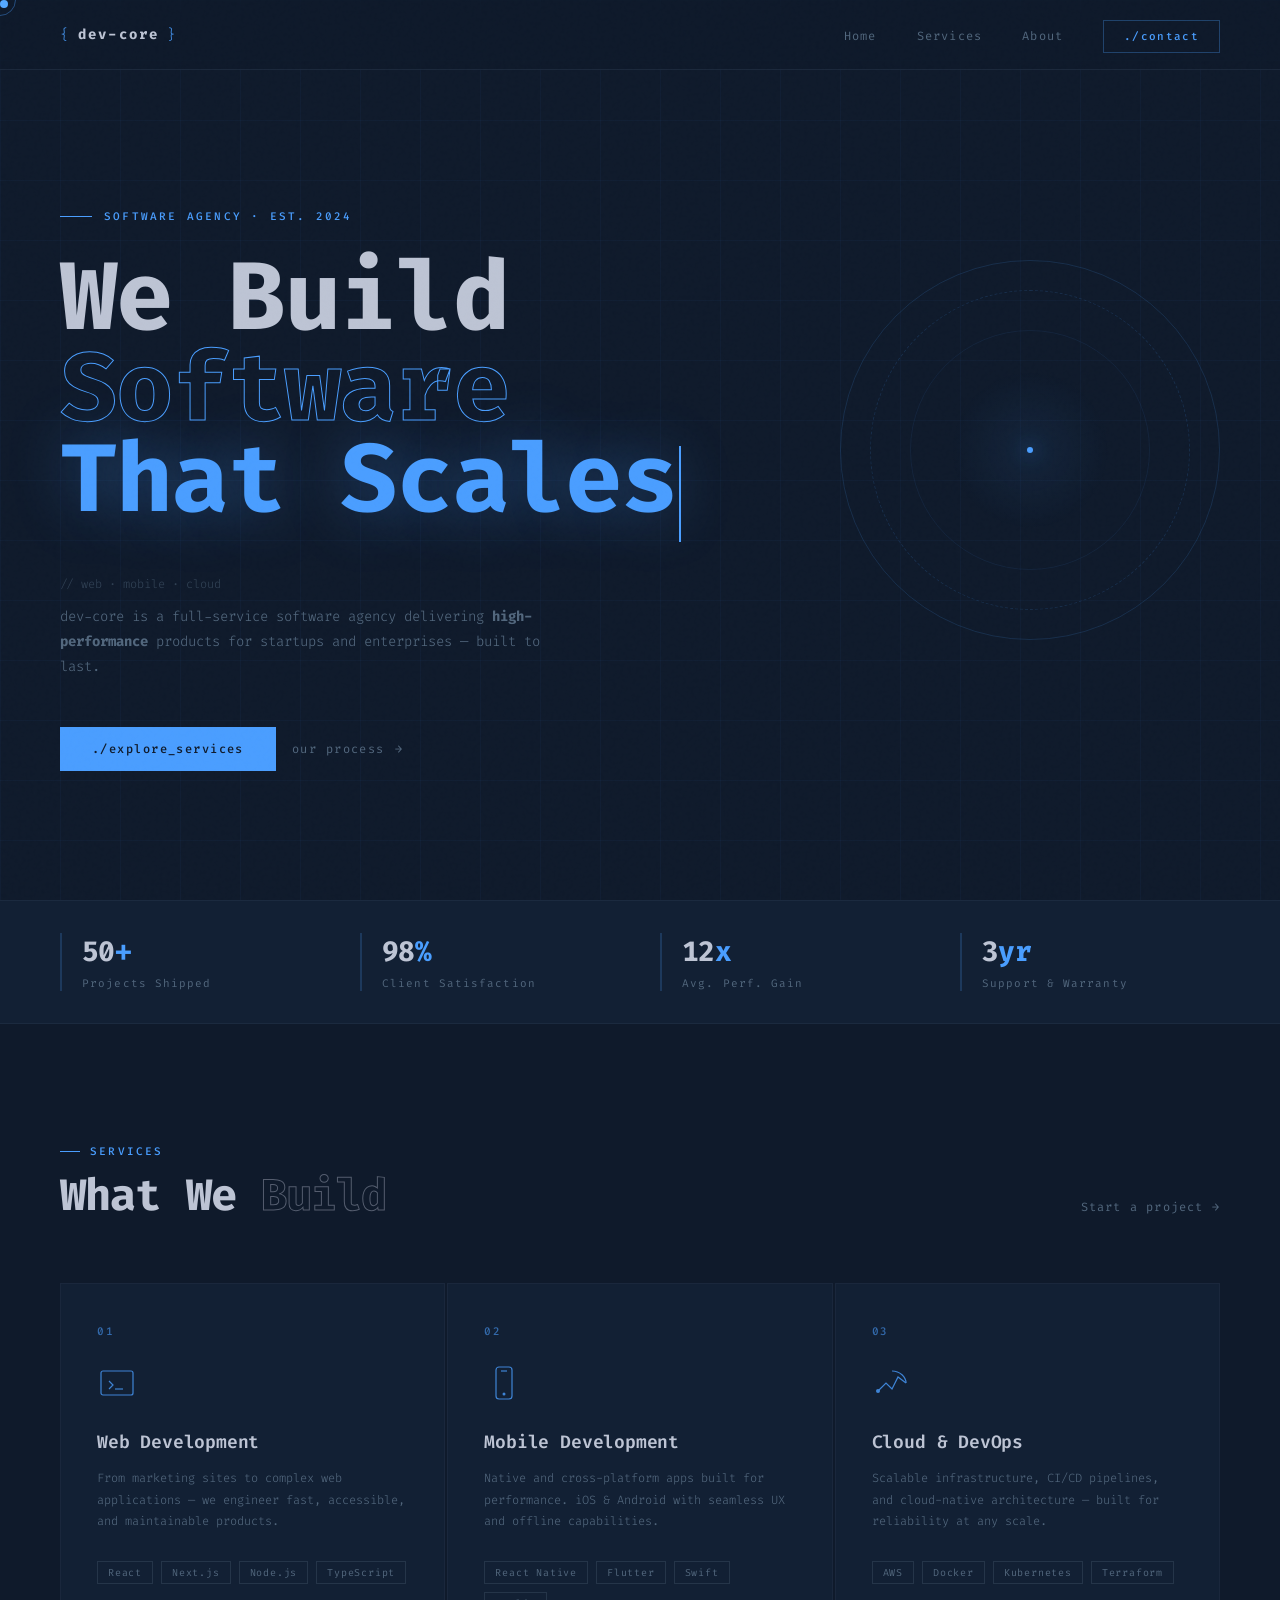
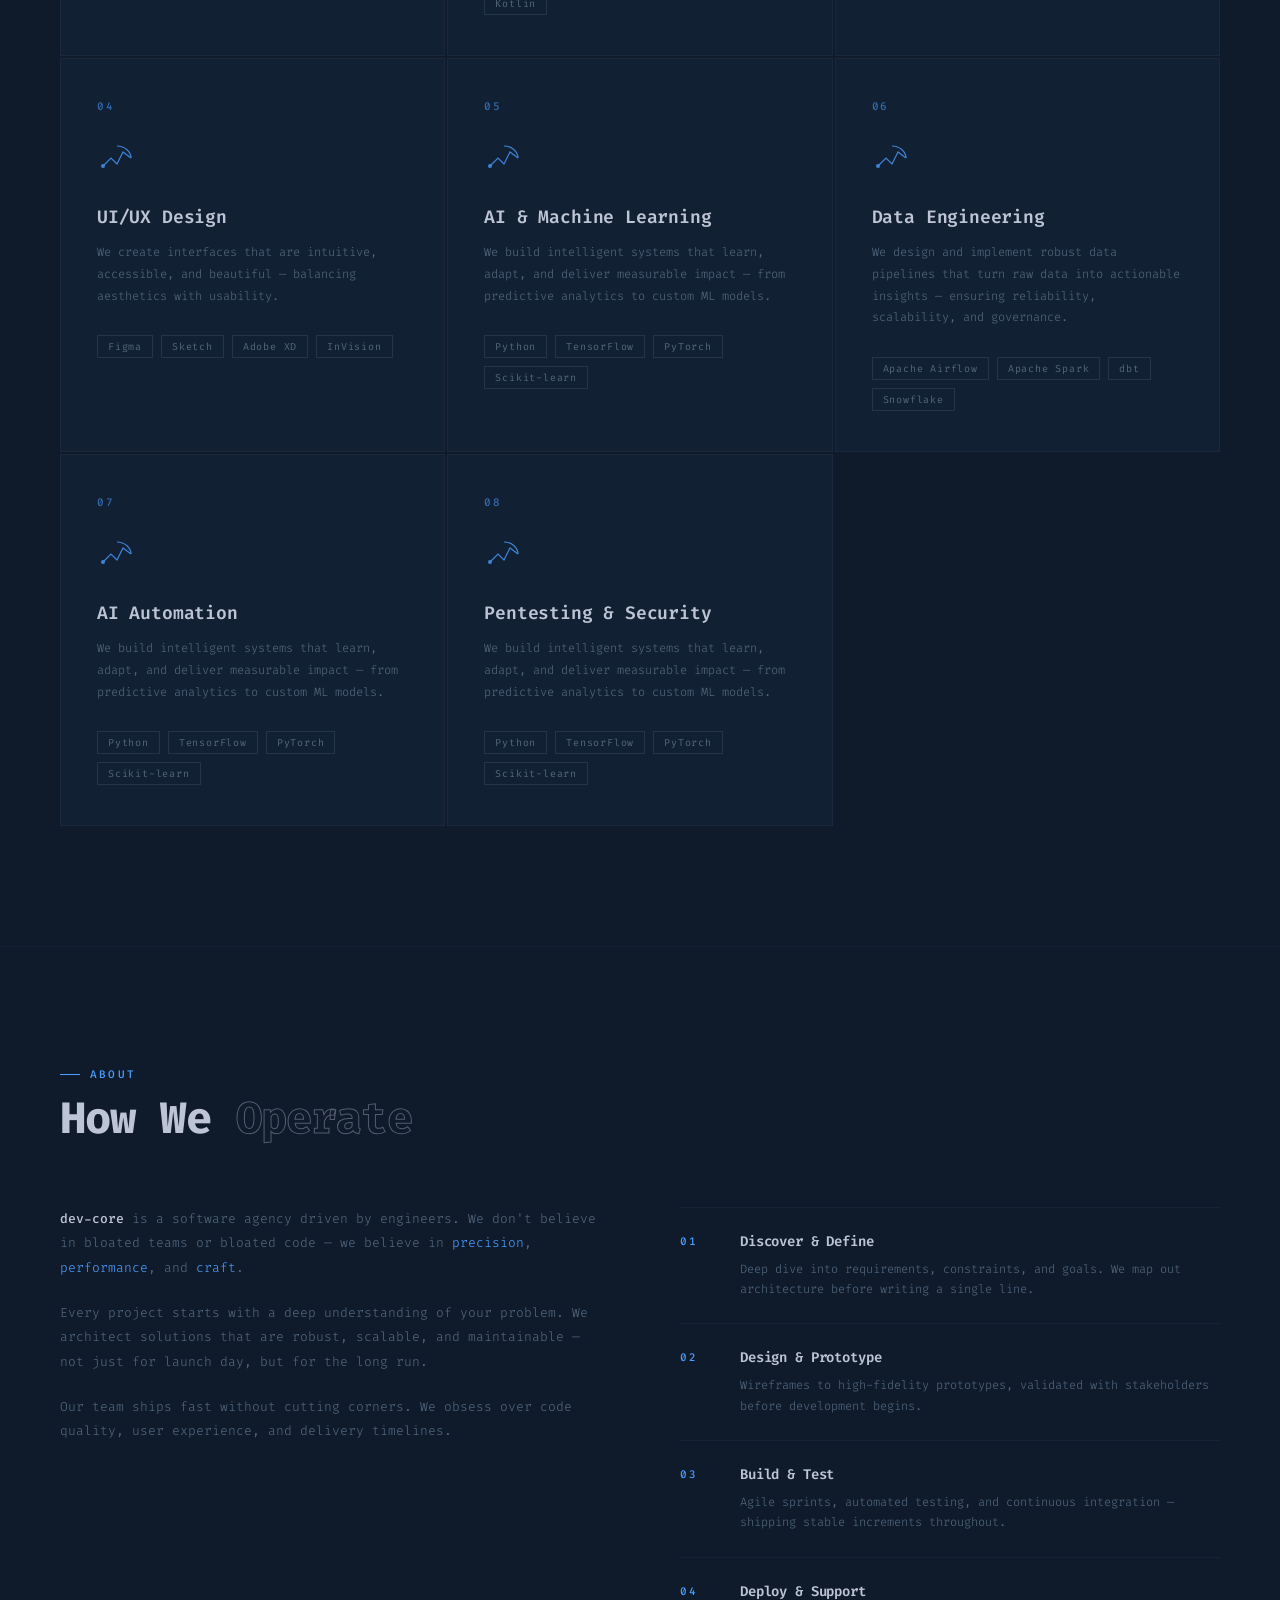
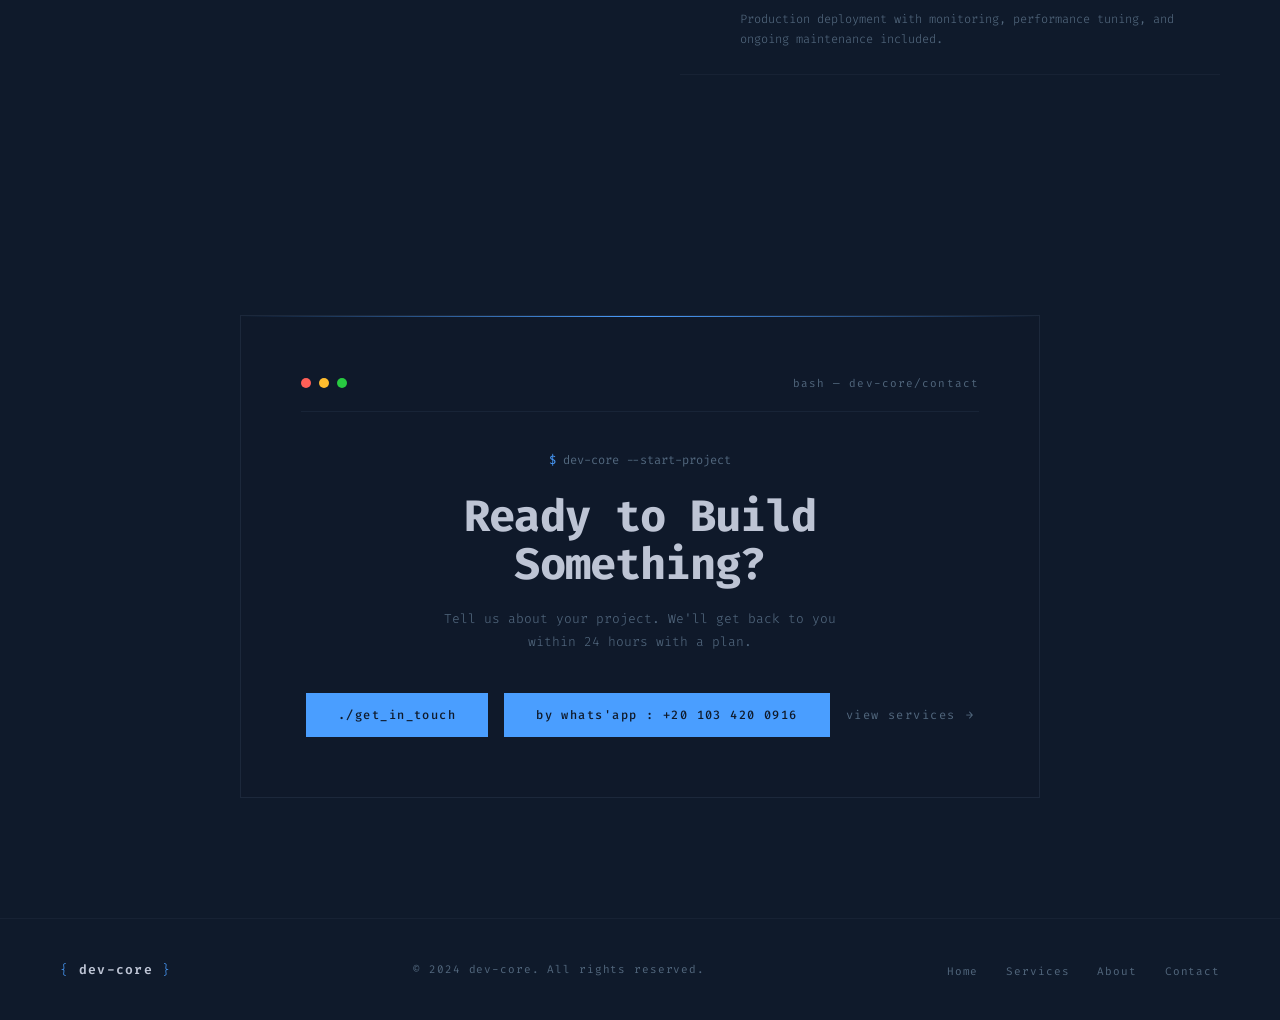
==== commit 0ca204d2: "Update index.html" ====
--- a/index.html
+++ b/index.html
@@ -27,7 +27,7 @@
             <span class="bracket">{</span> dev-core <span class="bracket">}</span>
         </a>
         <ul class="nav-links">
-            <li><a href="#hero">Home</a></li>
+            <li><a href="/index.html">Home</a></li>
             <li><a href="/services.html">Services</a></li>
             <li><a href="/about.html">About</a></li>
             <li><a href="/contact.html" class="nav-cta">./contact</a></li>
@@ -326,7 +326,8 @@
                     Tell us about your project. We'll get back to you within 24 hours with a plan.
                 </p>
                 <div class="terminal-actions">
-                    <a href="mailto:hello@dev-core.io" class="btn-primary">./get_in_touch</a>
+                    <a href="mailto:devcore.communicate@gmail.com" class="btn-primary">./get_in_touch</a>
+                    <a href=#  class="btn-primary">by whats'app : +20 103 420 0916 </a>
                     <a href="#services" class="btn-secondary">view services <span class="arrow">→</span></a>
                 </div>
             </div>
@@ -412,4 +413,4 @@
     </script>
 </body>
 
-</html>+</html>
